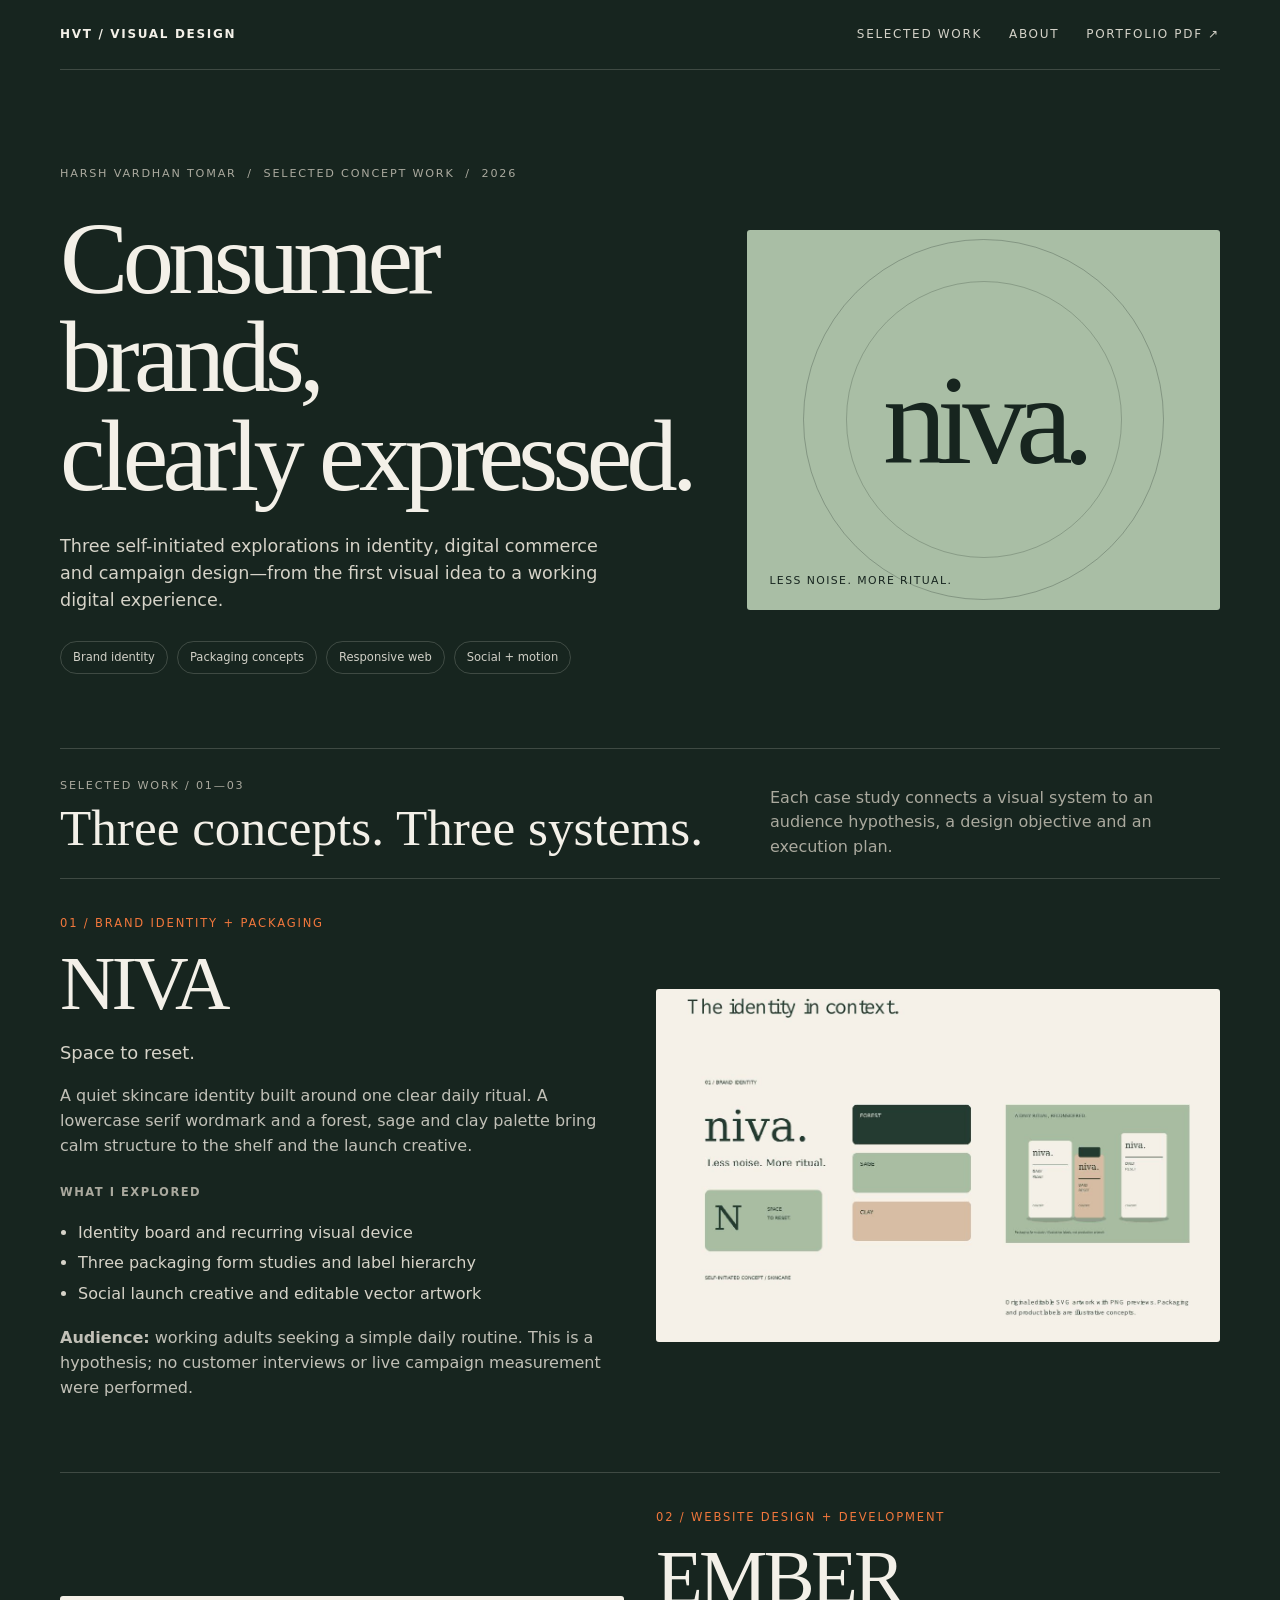
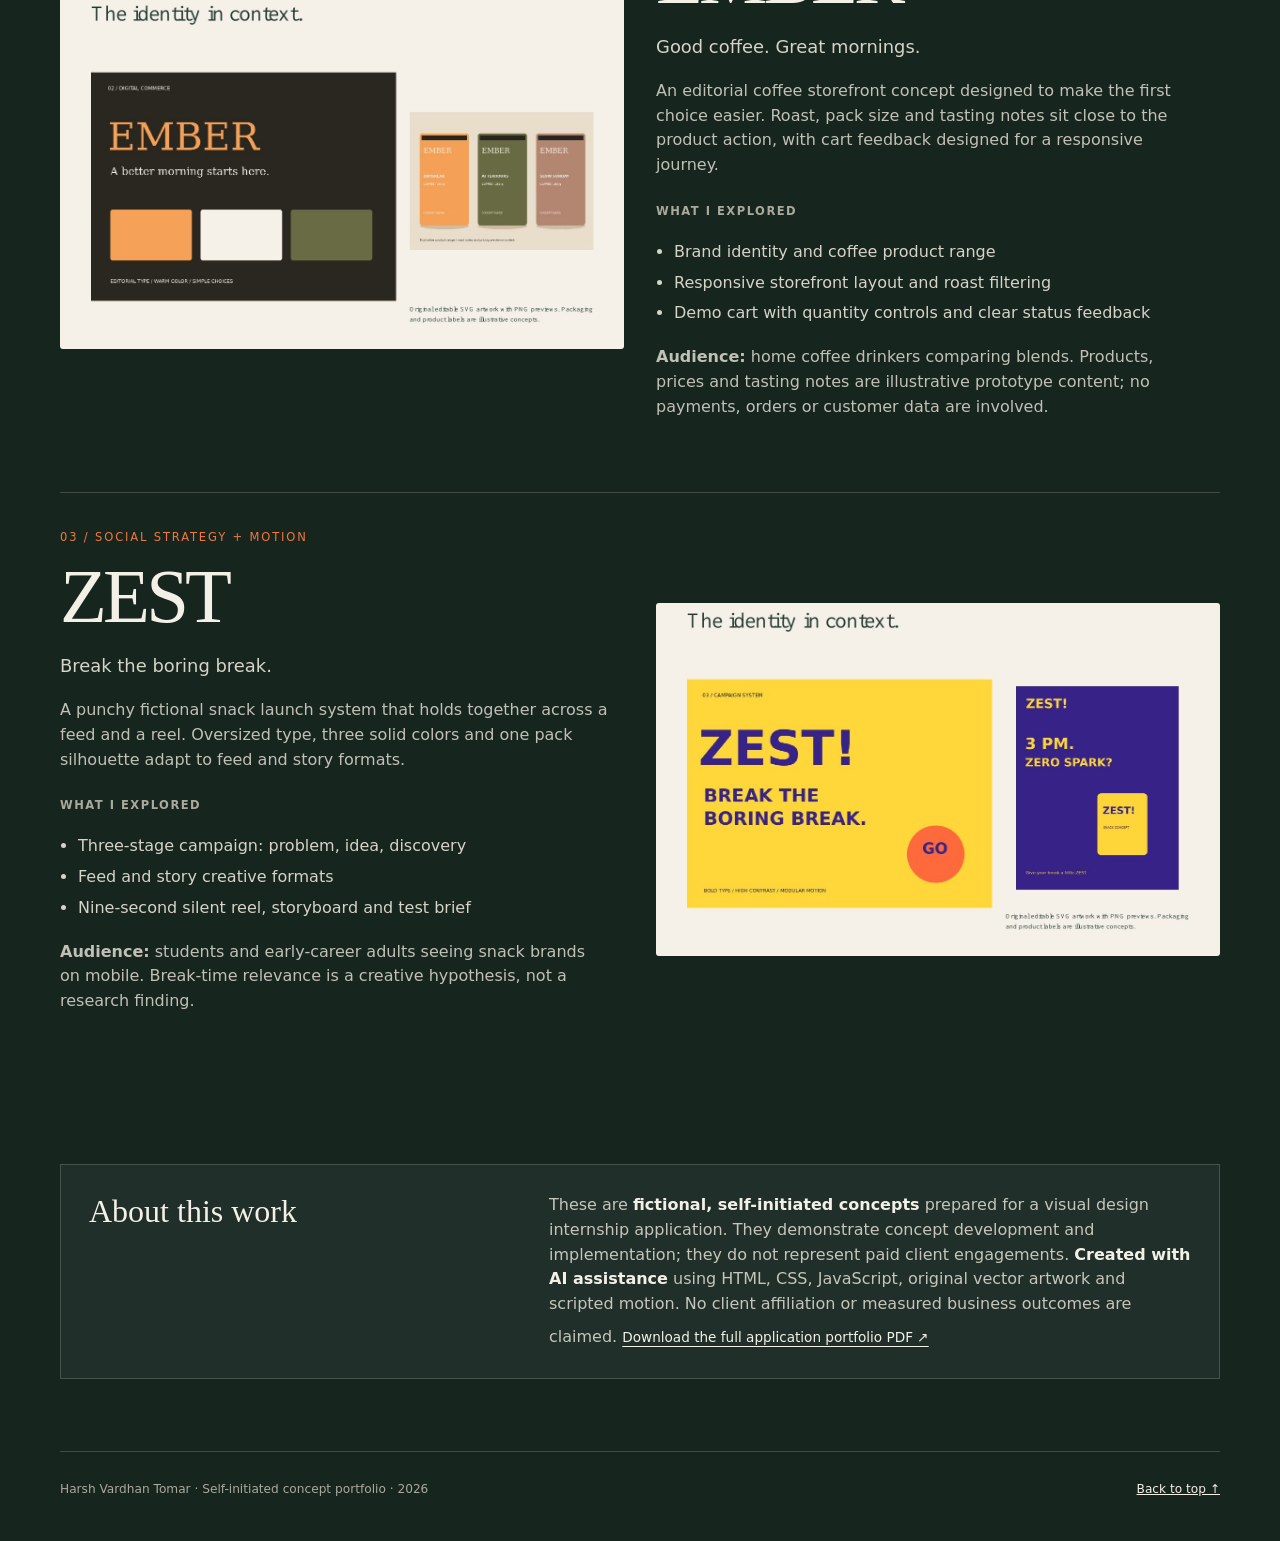
==== index.html @ d28a7689 "Publish visual portfolio on GitHub Pages" ====
<!doctype html>
<html lang="en">
<head>
  <meta charset="utf-8">
  <meta name="viewport" content="width=device-width, initial-scale=1">
  <meta name="theme-color" content="#17251f">
  <meta name="description" content="Selected visual design concepts by Harsh Vardhan Tomar: brand identity, packaging, digital commerce, social campaign and motion.">
  <title>Harsh Vardhan Tomar — Visual Design</title>
  <style>
    :root{--ink:#17251f;--paper:#f3f0e8;--muted:#aaa99e;--line:rgba(243,240,232,.18);--sage:#a9bea5;--clay:#dcc0a8;--orange:#f1773c;--serif:Georgia,'Times New Roman',serif;--sans:Inter,ui-sans-serif,system-ui,-apple-system,BlinkMacSystemFont,'Segoe UI',sans-serif}
    *{box-sizing:border-box}html{scroll-behavior:smooth}body{margin:0;background:var(--ink);color:var(--paper);font-family:var(--sans);font-size:16px;line-height:1.55}a{color:inherit}a:focus-visible,button:focus-visible{outline:3px solid var(--orange);outline-offset:4px}.skip{position:absolute;left:-9999px}.skip:focus{left:1rem;top:1rem;background:var(--paper);color:var(--ink);padding:.75rem;z-index:5}.wrap{width:min(1160px,calc(100% - 48px));margin-inline:auto}.top{display:flex;align-items:center;justify-content:space-between;padding:25px 0;border-bottom:1px solid var(--line);font-size:.75rem;letter-spacing:.14em;text-transform:uppercase}.brand{font-weight:700;text-decoration:none}.top nav{display:flex;gap:27px}.top nav a{text-decoration:none;color:#d4d2c8}.top nav a:hover{color:white}.hero{min-height:610px;padding:95px 0 74px;display:grid;grid-template-columns:1.15fr .85fr;gap:48px;align-items:center}.eyebrow,.tag{font-size:.7rem;letter-spacing:.16em;text-transform:uppercase;color:var(--muted)}h1{font:clamp(3.3rem,8vw,7rem)/.96 var(--serif);letter-spacing:-.055em;font-weight:400;max-width:760px;margin:28px 0}.hero p{max-width:570px;color:#d6d3c8;font-size:1.1rem}.pillrow{display:flex;flex-wrap:wrap;gap:9px;margin:26px 0 0}.pill{border:1px solid var(--line);border-radius:50px;padding:7px 12px;font-size:.72rem;color:#d1d0c7}.hero-art{position:relative;min-height:380px;display:grid;place-items:center;overflow:hidden;background:var(--sage);color:var(--ink);border-radius:3px}.hero-art:before{content:"";position:absolute;width:76%;aspect-ratio:1;border:1px solid rgba(23,37,31,.26);border-radius:50%}.hero-art:after{content:"";position:absolute;width:58%;aspect-ratio:1;border:1px solid rgba(23,37,31,.22);border-radius:50%}.hero-mark{position:relative;z-index:1;font:clamp(4rem,10vw,8.5rem)/1 var(--serif);letter-spacing:-.08em}.hero-note{position:absolute;z-index:2;bottom:20px;left:22px;font-size:.68rem;letter-spacing:.13em;text-transform:uppercase}.section-head{display:flex;align-items:end;justify-content:space-between;gap:24px;border-top:1px solid var(--line);padding:28px 0 18px}.section-head h2{font:clamp(2rem,4vw,3.4rem)/1 var(--serif);font-weight:400;margin:7px 0}.section-head p{max-width:450px;color:var(--muted);margin:0}.projects{padding:0 0 64px}.project{display:grid;grid-template-columns:1fr 1fr;gap:32px;padding:28px 0 48px;border-top:1px solid var(--line);align-items:center}.project:nth-of-type(odd){direction:rtl}.project:nth-of-type(odd)>*{direction:ltr}.project img{width:100%;display:block;aspect-ratio:1.6;object-fit:cover;object-position:center;border-radius:3px;background:#ddd}.project-copy{padding:8px 0}.project-copy h3{font:clamp(2.8rem,6vw,5.2rem)/.95 var(--serif);font-weight:400;letter-spacing:-.05em;margin:15px 0 9px}.project-copy .lead{font-size:1.12rem;color:#d6d3c8;max-width:480px}.project-copy p{color:#c1c0b7;max-width:550px}.project-copy h4{font-size:.72rem;letter-spacing:.13em;text-transform:uppercase;margin:25px 0 7px;color:var(--muted)}.project-copy ul{padding-left:18px;color:#d6d3c8}.project-copy li{padding:3px 0}.project-num{color:var(--orange);font-size:.72rem;letter-spacing:.16em;text-transform:uppercase}.artlink{display:inline-flex;margin-top:10px;color:var(--paper);font-size:.85rem;text-decoration-thickness:1px;text-underline-offset:4px}.note{background:#202f29;border:1px solid var(--line);padding:28px;margin:14px 0 72px;display:grid;grid-template-columns:1fr 1.5fr;gap:32px}.note h2{font:2rem var(--serif);font-weight:400;margin:0}.note p{color:#c6c5bb;margin:0}.note strong{color:var(--paper)}.footer{border-top:1px solid var(--line);padding:28px 0 42px;color:#aaa99e;display:flex;justify-content:space-between;gap:20px;flex-wrap:wrap;font-size:.76rem}.footer a{color:var(--paper)}
    @media(max-width:760px){.wrap{width:min(100% - 32px,560px)}.top{align-items:flex-start}.top nav{gap:13px;flex-wrap:wrap;justify-content:flex-end}.hero{grid-template-columns:1fr;padding:70px 0 54px;gap:28px;min-height:0}.hero-art{min-height:285px}.project,.project:nth-of-type(odd){grid-template-columns:1fr;gap:20px;direction:ltr;padding:24px 0 38px}.project img{aspect-ratio:1.35}.section-head{display:block}.section-head p{margin-top:10px}.note{grid-template-columns:1fr;gap:8px;padding:22px}.footer{display:block}.footer span{display:block;margin:7px 0}}
    @media(prefers-reduced-motion:reduce){html{scroll-behavior:auto}}
  </style>
</head>
<body>
  <a class="skip" href="#main">Skip to content</a>
  <header class="wrap top">
    <a class="brand" href="#top">HVT / Visual design</a>
    <nav aria-label="Main navigation"><a href="#work">Selected work</a><a href="#about">About</a><a href="assets/Harsh_Visual_Design_Portfolio.pdf">Portfolio PDF ↗</a></nav>
  </header>
  <main id="main" class="wrap">
    <section class="hero" id="top">
      <div>
        <div class="eyebrow">Harsh Vardhan Tomar&nbsp; / &nbsp;Selected concept work&nbsp; / &nbsp;2026</div>
        <h1>Consumer brands,<br>clearly expressed.</h1>
        <p>Three self-initiated explorations in identity, digital commerce and campaign design—from the first visual idea to a working digital experience.</p>
        <div class="pillrow"><span class="pill">Brand identity</span><span class="pill">Packaging concepts</span><span class="pill">Responsive web</span><span class="pill">Social + motion</span></div>
      </div>
      <div class="hero-art" role="img" aria-label="NIVA skincare concept color palette and wordmark">
        <span class="hero-mark">niva.</span><span class="hero-note">Less noise. More ritual.</span>
      </div>
    </section>
    <section id="work" class="projects" aria-labelledby="work-title">
      <div class="section-head"><div><div class="eyebrow">Selected work / 01—03</div><h2 id="work-title">Three concepts. Three systems.</h2></div><p>Each case study connects a visual system to an audience hypothesis, a design objective and an execution plan.</p></div>
      <article class="project" id="niva">
        <img src="assets/niva.jpg" alt="NIVA skincare identity board with serif wordmark, forest and sage palette, and illustrative packaging forms" loading="lazy">
        <div class="project-copy"><div class="project-num">01 / Brand identity + packaging</div><h3>NIVA</h3><p class="lead">Space to reset.</p><p>A quiet skincare identity built around one clear daily ritual. A lowercase serif wordmark and a forest, sage and clay palette bring calm structure to the shelf and the launch creative.</p><h4>What I explored</h4><ul><li>Identity board and recurring visual device</li><li>Three packaging form studies and label hierarchy</li><li>Social launch creative and editable vector artwork</li></ul><p><strong>Audience:</strong> working adults seeking a simple daily routine. This is a hypothesis; no customer interviews or live campaign measurement were performed.</p></div>
      </article>
      <article class="project" id="ember">
        <img src="assets/ember.jpg" alt="EMBER coffee concept identity board and product range illustration" loading="lazy">
        <div class="project-copy"><div class="project-num">02 / Website design + development</div><h3>EMBER</h3><p class="lead">Good coffee. Great mornings.</p><p>An editorial coffee storefront concept designed to make the first choice easier. Roast, pack size and tasting notes sit close to the product action, with cart feedback designed for a responsive journey.</p><h4>What I explored</h4><ul><li>Brand identity and coffee product range</li><li>Responsive storefront layout and roast filtering</li><li>Demo cart with quantity controls and clear status feedback</li></ul><p><strong>Audience:</strong> home coffee drinkers comparing blends. Products, prices and tasting notes are illustrative prototype content; no payments, orders or customer data are involved.</p></div>
      </article>
      <article class="project" id="zest">
        <img src="assets/zest.jpg" alt="ZEST snack launch campaign identity concept and bold color system" loading="lazy">
        <div class="project-copy"><div class="project-num">03 / Social strategy + motion</div><h3>ZEST</h3><p class="lead">Break the boring break.</p><p>A punchy fictional snack launch system that holds together across a feed and a reel. Oversized type, three solid colors and one pack silhouette adapt to feed and story formats.</p><h4>What I explored</h4><ul><li>Three-stage campaign: problem, idea, discovery</li><li>Feed and story creative formats</li><li>Nine-second silent reel, storyboard and test brief</li></ul><p><strong>Audience:</strong> students and early-career adults seeing snack brands on mobile. Break-time relevance is a creative hypothesis, not a research finding.</p></div>
      </article>
    </section>
    <section class="note" id="about"><h2>About this work</h2><p>These are <strong>fictional, self-initiated concepts</strong> prepared for a visual design internship application. They demonstrate concept development and implementation; they do not represent paid client engagements. <strong>Created with AI assistance</strong> using HTML, CSS, JavaScript, original vector artwork and scripted motion. No client affiliation or measured business outcomes are claimed. <a class="artlink" href="assets/Harsh_Visual_Design_Portfolio.pdf">Download the full application portfolio PDF ↗</a></p></section>
  </main>
  <footer class="wrap footer"><span>Harsh Vardhan Tomar · Self-initiated concept portfolio · 2026</span><span><a href="#top">Back to top ↑</a></span></footer>
</body>
</html>
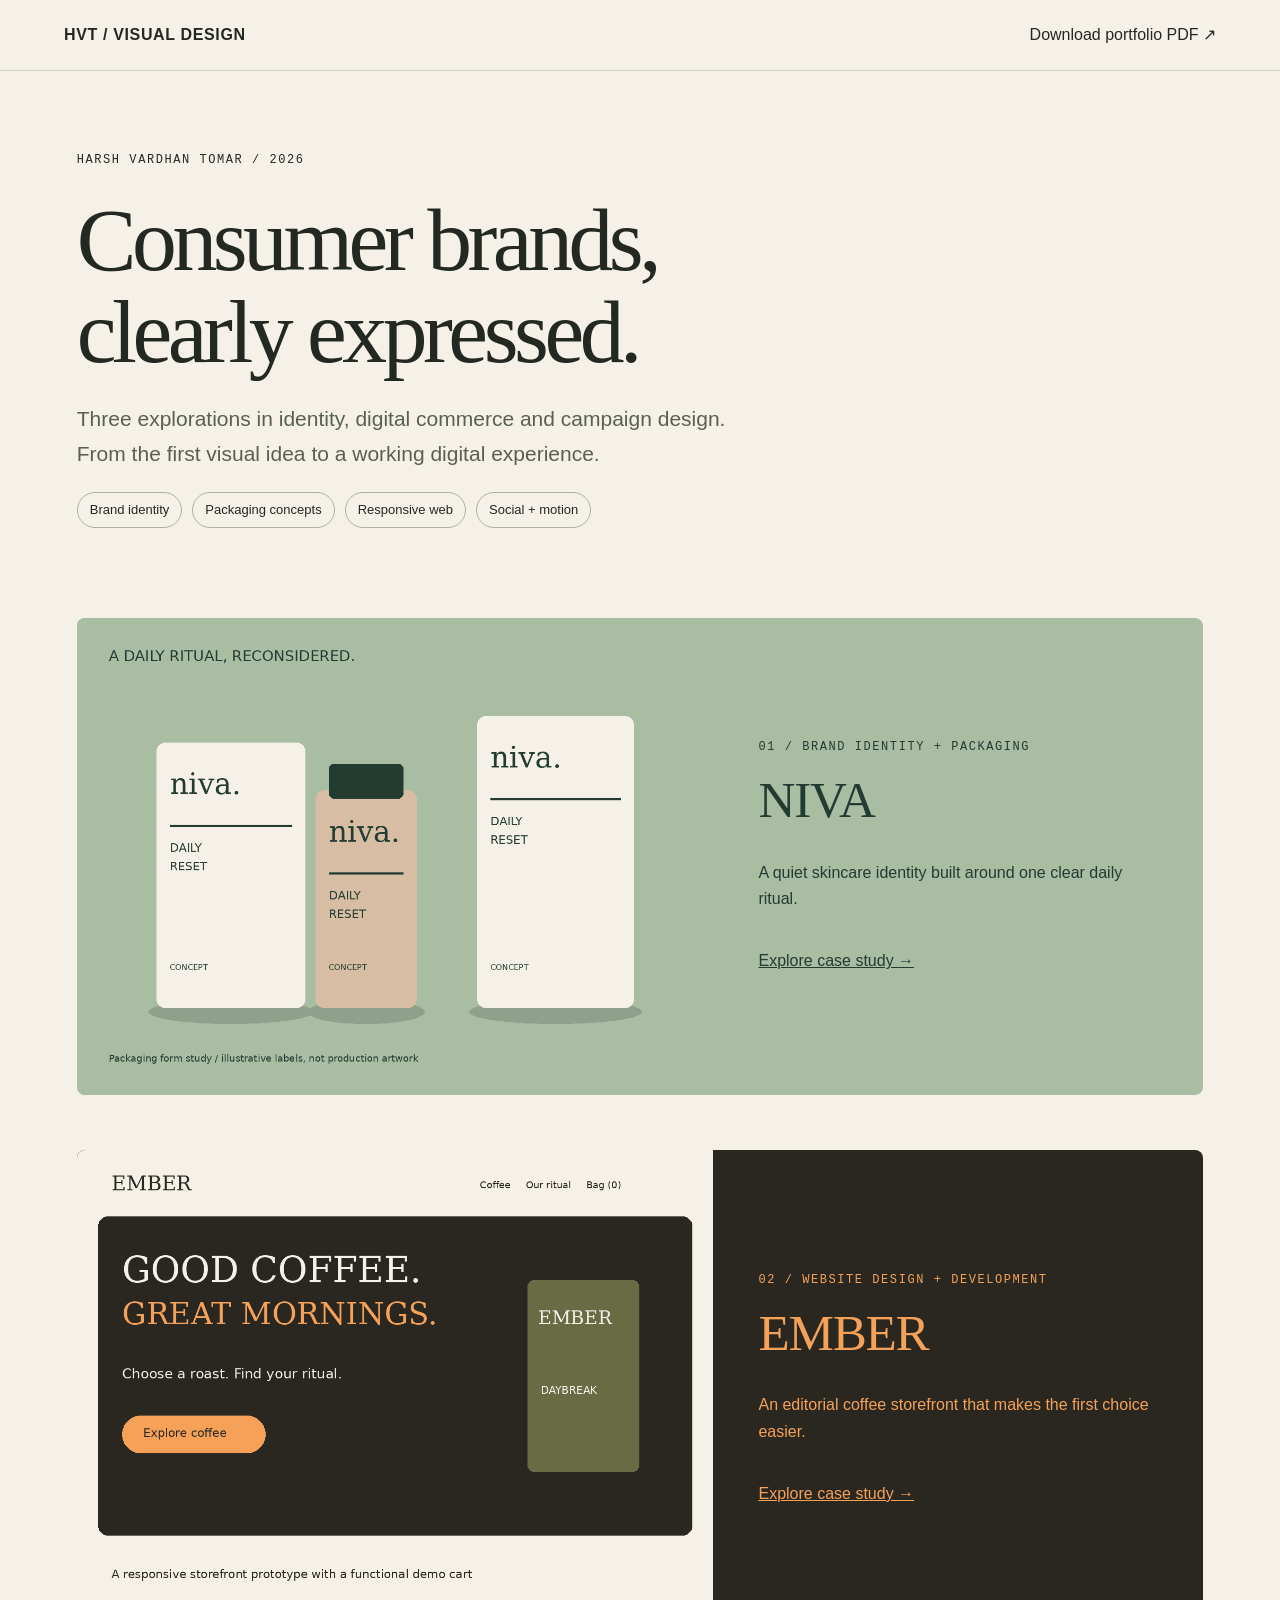
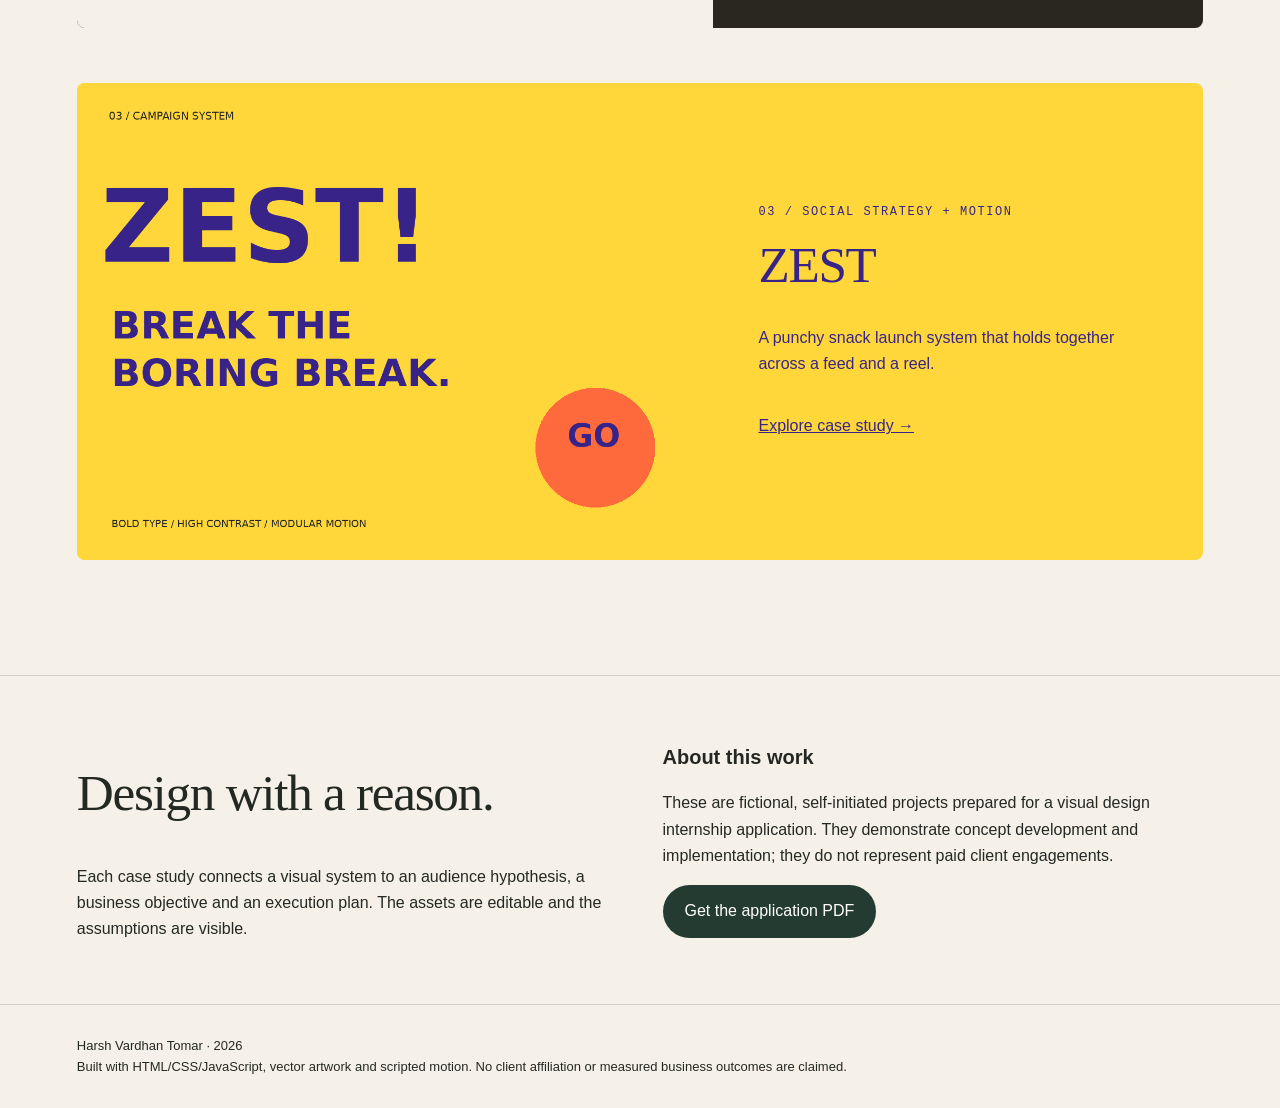
==== commit e35cc3de: "Update portfolio with current full site, case studies and downloads" ====
--- a/index.html
+++ b/index.html
@@ -1,53 +1 @@
-<!doctype html>
-<html lang="en">
-<head>
-  <meta charset="utf-8">
-  <meta name="viewport" content="width=device-width, initial-scale=1">
-  <meta name="theme-color" content="#17251f">
-  <meta name="description" content="Selected visual design concepts by Harsh Vardhan Tomar: brand identity, packaging, digital commerce, social campaign and motion.">
-  <title>Harsh Vardhan Tomar — Visual Design</title>
-  <style>
-    :root{--ink:#17251f;--paper:#f3f0e8;--muted:#aaa99e;--line:rgba(243,240,232,.18);--sage:#a9bea5;--clay:#dcc0a8;--orange:#f1773c;--serif:Georgia,'Times New Roman',serif;--sans:Inter,ui-sans-serif,system-ui,-apple-system,BlinkMacSystemFont,'Segoe UI',sans-serif}
-    *{box-sizing:border-box}html{scroll-behavior:smooth}body{margin:0;background:var(--ink);color:var(--paper);font-family:var(--sans);font-size:16px;line-height:1.55}a{color:inherit}a:focus-visible,button:focus-visible{outline:3px solid var(--orange);outline-offset:4px}.skip{position:absolute;left:-9999px}.skip:focus{left:1rem;top:1rem;background:var(--paper);color:var(--ink);padding:.75rem;z-index:5}.wrap{width:min(1160px,calc(100% - 48px));margin-inline:auto}.top{display:flex;align-items:center;justify-content:space-between;padding:25px 0;border-bottom:1px solid var(--line);font-size:.75rem;letter-spacing:.14em;text-transform:uppercase}.brand{font-weight:700;text-decoration:none}.top nav{display:flex;gap:27px}.top nav a{text-decoration:none;color:#d4d2c8}.top nav a:hover{color:white}.hero{min-height:610px;padding:95px 0 74px;display:grid;grid-template-columns:1.15fr .85fr;gap:48px;align-items:center}.eyebrow,.tag{font-size:.7rem;letter-spacing:.16em;text-transform:uppercase;color:var(--muted)}h1{font:clamp(3.3rem,8vw,7rem)/.96 var(--serif);letter-spacing:-.055em;font-weight:400;max-width:760px;margin:28px 0}.hero p{max-width:570px;color:#d6d3c8;font-size:1.1rem}.pillrow{display:flex;flex-wrap:wrap;gap:9px;margin:26px 0 0}.pill{border:1px solid var(--line);border-radius:50px;padding:7px 12px;font-size:.72rem;color:#d1d0c7}.hero-art{position:relative;min-height:380px;display:grid;place-items:center;overflow:hidden;background:var(--sage);color:var(--ink);border-radius:3px}.hero-art:before{content:"";position:absolute;width:76%;aspect-ratio:1;border:1px solid rgba(23,37,31,.26);border-radius:50%}.hero-art:after{content:"";position:absolute;width:58%;aspect-ratio:1;border:1px solid rgba(23,37,31,.22);border-radius:50%}.hero-mark{position:relative;z-index:1;font:clamp(4rem,10vw,8.5rem)/1 var(--serif);letter-spacing:-.08em}.hero-note{position:absolute;z-index:2;bottom:20px;left:22px;font-size:.68rem;letter-spacing:.13em;text-transform:uppercase}.section-head{display:flex;align-items:end;justify-content:space-between;gap:24px;border-top:1px solid var(--line);padding:28px 0 18px}.section-head h2{font:clamp(2rem,4vw,3.4rem)/1 var(--serif);font-weight:400;margin:7px 0}.section-head p{max-width:450px;color:var(--muted);margin:0}.projects{padding:0 0 64px}.project{display:grid;grid-template-columns:1fr 1fr;gap:32px;padding:28px 0 48px;border-top:1px solid var(--line);align-items:center}.project:nth-of-type(odd){direction:rtl}.project:nth-of-type(odd)>*{direction:ltr}.project img{width:100%;display:block;aspect-ratio:1.6;object-fit:cover;object-position:center;border-radius:3px;background:#ddd}.project-copy{padding:8px 0}.project-copy h3{font:clamp(2.8rem,6vw,5.2rem)/.95 var(--serif);font-weight:400;letter-spacing:-.05em;margin:15px 0 9px}.project-copy .lead{font-size:1.12rem;color:#d6d3c8;max-width:480px}.project-copy p{color:#c1c0b7;max-width:550px}.project-copy h4{font-size:.72rem;letter-spacing:.13em;text-transform:uppercase;margin:25px 0 7px;color:var(--muted)}.project-copy ul{padding-left:18px;color:#d6d3c8}.project-copy li{padding:3px 0}.project-num{color:var(--orange);font-size:.72rem;letter-spacing:.16em;text-transform:uppercase}.artlink{display:inline-flex;margin-top:10px;color:var(--paper);font-size:.85rem;text-decoration-thickness:1px;text-underline-offset:4px}.note{background:#202f29;border:1px solid var(--line);padding:28px;margin:14px 0 72px;display:grid;grid-template-columns:1fr 1.5fr;gap:32px}.note h2{font:2rem var(--serif);font-weight:400;margin:0}.note p{color:#c6c5bb;margin:0}.note strong{color:var(--paper)}.footer{border-top:1px solid var(--line);padding:28px 0 42px;color:#aaa99e;display:flex;justify-content:space-between;gap:20px;flex-wrap:wrap;font-size:.76rem}.footer a{color:var(--paper)}
-    @media(max-width:760px){.wrap{width:min(100% - 32px,560px)}.top{align-items:flex-start}.top nav{gap:13px;flex-wrap:wrap;justify-content:flex-end}.hero{grid-template-columns:1fr;padding:70px 0 54px;gap:28px;min-height:0}.hero-art{min-height:285px}.project,.project:nth-of-type(odd){grid-template-columns:1fr;gap:20px;direction:ltr;padding:24px 0 38px}.project img{aspect-ratio:1.35}.section-head{display:block}.section-head p{margin-top:10px}.note{grid-template-columns:1fr;gap:8px;padding:22px}.footer{display:block}.footer span{display:block;margin:7px 0}}
-    @media(prefers-reduced-motion:reduce){html{scroll-behavior:auto}}
-  </style>
-</head>
-<body>
-  <a class="skip" href="#main">Skip to content</a>
-  <header class="wrap top">
-    <a class="brand" href="#top">HVT / Visual design</a>
-    <nav aria-label="Main navigation"><a href="#work">Selected work</a><a href="#about">About</a><a href="assets/Harsh_Visual_Design_Portfolio.pdf">Portfolio PDF ↗</a></nav>
-  </header>
-  <main id="main" class="wrap">
-    <section class="hero" id="top">
-      <div>
-        <div class="eyebrow">Harsh Vardhan Tomar&nbsp; / &nbsp;Selected concept work&nbsp; / &nbsp;2026</div>
-        <h1>Consumer brands,<br>clearly expressed.</h1>
-        <p>Three self-initiated explorations in identity, digital commerce and campaign design—from the first visual idea to a working digital experience.</p>
-        <div class="pillrow"><span class="pill">Brand identity</span><span class="pill">Packaging concepts</span><span class="pill">Responsive web</span><span class="pill">Social + motion</span></div>
-      </div>
-      <div class="hero-art" role="img" aria-label="NIVA skincare concept color palette and wordmark">
-        <span class="hero-mark">niva.</span><span class="hero-note">Less noise. More ritual.</span>
-      </div>
-    </section>
-    <section id="work" class="projects" aria-labelledby="work-title">
-      <div class="section-head"><div><div class="eyebrow">Selected work / 01—03</div><h2 id="work-title">Three concepts. Three systems.</h2></div><p>Each case study connects a visual system to an audience hypothesis, a design objective and an execution plan.</p></div>
-      <article class="project" id="niva">
-        <img src="assets/niva.jpg" alt="NIVA skincare identity board with serif wordmark, forest and sage palette, and illustrative packaging forms" loading="lazy">
-        <div class="project-copy"><div class="project-num">01 / Brand identity + packaging</div><h3>NIVA</h3><p class="lead">Space to reset.</p><p>A quiet skincare identity built around one clear daily ritual. A lowercase serif wordmark and a forest, sage and clay palette bring calm structure to the shelf and the launch creative.</p><h4>What I explored</h4><ul><li>Identity board and recurring visual device</li><li>Three packaging form studies and label hierarchy</li><li>Social launch creative and editable vector artwork</li></ul><p><strong>Audience:</strong> working adults seeking a simple daily routine. This is a hypothesis; no customer interviews or live campaign measurement were performed.</p></div>
-      </article>
-      <article class="project" id="ember">
-        <img src="assets/ember.jpg" alt="EMBER coffee concept identity board and product range illustration" loading="lazy">
-        <div class="project-copy"><div class="project-num">02 / Website design + development</div><h3>EMBER</h3><p class="lead">Good coffee. Great mornings.</p><p>An editorial coffee storefront concept designed to make the first choice easier. Roast, pack size and tasting notes sit close to the product action, with cart feedback designed for a responsive journey.</p><h4>What I explored</h4><ul><li>Brand identity and coffee product range</li><li>Responsive storefront layout and roast filtering</li><li>Demo cart with quantity controls and clear status feedback</li></ul><p><strong>Audience:</strong> home coffee drinkers comparing blends. Products, prices and tasting notes are illustrative prototype content; no payments, orders or customer data are involved.</p></div>
-      </article>
-      <article class="project" id="zest">
-        <img src="assets/zest.jpg" alt="ZEST snack launch campaign identity concept and bold color system" loading="lazy">
-        <div class="project-copy"><div class="project-num">03 / Social strategy + motion</div><h3>ZEST</h3><p class="lead">Break the boring break.</p><p>A punchy fictional snack launch system that holds together across a feed and a reel. Oversized type, three solid colors and one pack silhouette adapt to feed and story formats.</p><h4>What I explored</h4><ul><li>Three-stage campaign: problem, idea, discovery</li><li>Feed and story creative formats</li><li>Nine-second silent reel, storyboard and test brief</li></ul><p><strong>Audience:</strong> students and early-career adults seeing snack brands on mobile. Break-time relevance is a creative hypothesis, not a research finding.</p></div>
-      </article>
-    </section>
-    <section class="note" id="about"><h2>About this work</h2><p>These are <strong>fictional, self-initiated concepts</strong> prepared for a visual design internship application. They demonstrate concept development and implementation; they do not represent paid client engagements. <strong>Created with AI assistance</strong> using HTML, CSS, JavaScript, original vector artwork and scripted motion. No client affiliation or measured business outcomes are claimed. <a class="artlink" href="assets/Harsh_Visual_Design_Portfolio.pdf">Download the full application portfolio PDF ↗</a></p></section>
-  </main>
-  <footer class="wrap footer"><span>Harsh Vardhan Tomar · Self-initiated concept portfolio · 2026</span><span><a href="#top">Back to top ↑</a></span></footer>
-</body>
-</html>
+<!doctype html><html lang="en"><head><meta charset="utf-8"><meta name="viewport" content="width=device-width, initial-scale=1"><title>Visual design portfolio | Harsh Vardhan Tomar</title><meta name="description" content="Self-initiated visual design case studies: brand identity, packaging, ecommerce and campaign motion."><link rel="stylesheet" href="style.css"></head><body><a class="skip" href="#main">Skip to content</a><nav><a href="index.html"><strong>HVT / VISUAL DESIGN</strong></a><a href="downloads/Harsh_Visual_Design_Portfolio.pdf" download>Download portfolio PDF ↗</a></nav><main id="main"><header><div class="eyebrow">Harsh Vardhan Tomar / 2026</div><h1>Consumer brands,<br>clearly expressed.</h1><p class="lead">Three explorations in identity, digital commerce and campaign design. From the first visual idea to a working digital experience.</p><div class="chips"><span>Brand identity</span><span>Packaging concepts</span><span>Responsive web</span><span>Social + motion</span></div></header><div class="projects"><div class="project" style="background:#A9BDA3;color:#243B31"><img src="assets/niva-packaging.png" alt="NIVA concept design overview"><article><div class="eyebrow">01 / Brand identity + packaging</div><h2>NIVA</h2><p>A quiet skincare identity built around one clear daily ritual.</p><a href="niva.html">Explore case study →</a></article></div><div class="project" style="background:#292720;color:#F5A258"><img src="assets/ember-web.png" alt="EMBER concept design overview"><article><div class="eyebrow">02 / Website design + development</div><h2>EMBER</h2><p>An editorial coffee storefront that makes the first choice easier.</p><a href="ember.html">Explore case study →</a></article></div><div class="project" style="background:#FFD73A;color:#382488"><img src="assets/zest-identity.png" alt="ZEST concept design overview"><article><div class="eyebrow">03 / Social strategy + motion</div><h2>ZEST</h2><p>A punchy snack launch system that holds together across a feed and a reel.</p><a href="zest.html">Explore case study →</a></article></div></div><section class="grid"><div><h2>Design with a reason.</h2><p>Each case study connects a visual system to an audience hypothesis, a business objective and an execution plan. The assets are editable and the assumptions are visible.</p></div><div><h3>About this work</h3><p>These are fictional, self-initiated projects prepared for a visual design internship application. They demonstrate concept development and implementation; they do not represent paid client engagements.</p><a class="button" href="downloads/Harsh_Visual_Design_Portfolio.pdf">Get the application PDF</a></div></section></main><footer>Harsh Vardhan Tomar · 2026<br>Built with HTML/CSS/JavaScript, vector artwork and scripted motion. No client affiliation or measured business outcomes are claimed.</footer></body></html>
--- a/style.css
+++ b/style.css
@@ -0,0 +1 @@
+*{box-sizing:border-box}html{scroll-behavior:smooth}body{margin:0;background:#f5f1e8;color:#242823;font:16px/1.65 Arial,sans-serif}a{color:inherit}nav{display:flex;justify-content:space-between;align-items:center;padding:22px 5vw;border-bottom:1px solid #d0d2c7;gap:20px}nav a{text-decoration:none}nav strong{letter-spacing:.04em}main{max-width:1400px;margin:auto}header{padding:80px 6vw 60px}.eyebrow{font:12px/1.5 monospace;letter-spacing:.13em;text-transform:uppercase}h1{font:clamp(48px,7vw,106px)/1.02 Georgia,serif;letter-spacing:-.05em;max-width:1050px;margin:25px 0}h2{font:clamp(30px,4vw,52px)/1.12 Georgia,serif;letter-spacing:-.025em}h3{font-size:20px;margin-bottom:6px}p{max-width:760px}.lead{font-size:21px;color:#596053;max-width:670px}.button{display:inline-block;background:#243b31;color:#fff;text-decoration:none;padding:13px 22px;border-radius:30px;border:0;cursor:pointer;font:inherit}section{padding:45px 6vw;border-top:1px solid #d0d2c7}.projects{padding:0 6vw 60px}.project{display:grid;grid-template-columns:1.3fr 1fr;gap:0;margin:30px 0 55px;overflow:hidden;border-radius:8px}.project img{width:100%;height:100%;object-fit:cover}.project article{padding:45px;display:flex;flex-direction:column;align-items:flex-start;justify-content:center}.project h2{margin:15px 0}.project a{margin-top:20px}.grid{display:grid;grid-template-columns:1fr 1fr;gap:45px}.gallery{display:grid;grid-template-columns:1fr 1fr;gap:24px}.gallery figure{margin:0}.gallery img{width:100%;border-radius:6px;display:block}.gallery a{font-size:13px}figcaption{padding:12px 0}.full{width:100%;display:block}.note{background:#e8e7dc;padding:20px;border-left:3px solid #65745c;font-size:14px}.chips{display:flex;gap:10px;flex-wrap:wrap}.chips span{border:1px solid #acb1a3;padding:6px 12px;border-radius:25px;font-size:13px}footer{padding:30px 6vw;font-size:13px;border-top:1px solid #d0d2c7}a:focus-visible,button:focus-visible,select:focus-visible{outline:3px solid #b85d20;outline-offset:4px}.skip{position:absolute;left:-9999px}.skip:focus{left:20px;top:10px;background:white;padding:10px;z-index:2}video{width:min(100%,450px);border-radius:12px;background:#382488}table{border-collapse:collapse;width:100%;font-size:14px}td,th{border-bottom:1px solid #bfc4b4;text-align:left;padding:14px} @media(max-width:760px){header{padding-top:45px}.project,.grid,.gallery{grid-template-columns:1fr}.project article{padding:28px}.lead{font-size:18px}nav{font-size:13px}.project img{max-height:450px}section{padding-top:30px}h1{font-size:54px}table{font-size:12px}td,th{padding:8px}}@media(prefers-reduced-motion:reduce){html{scroll-behavior:auto}}
